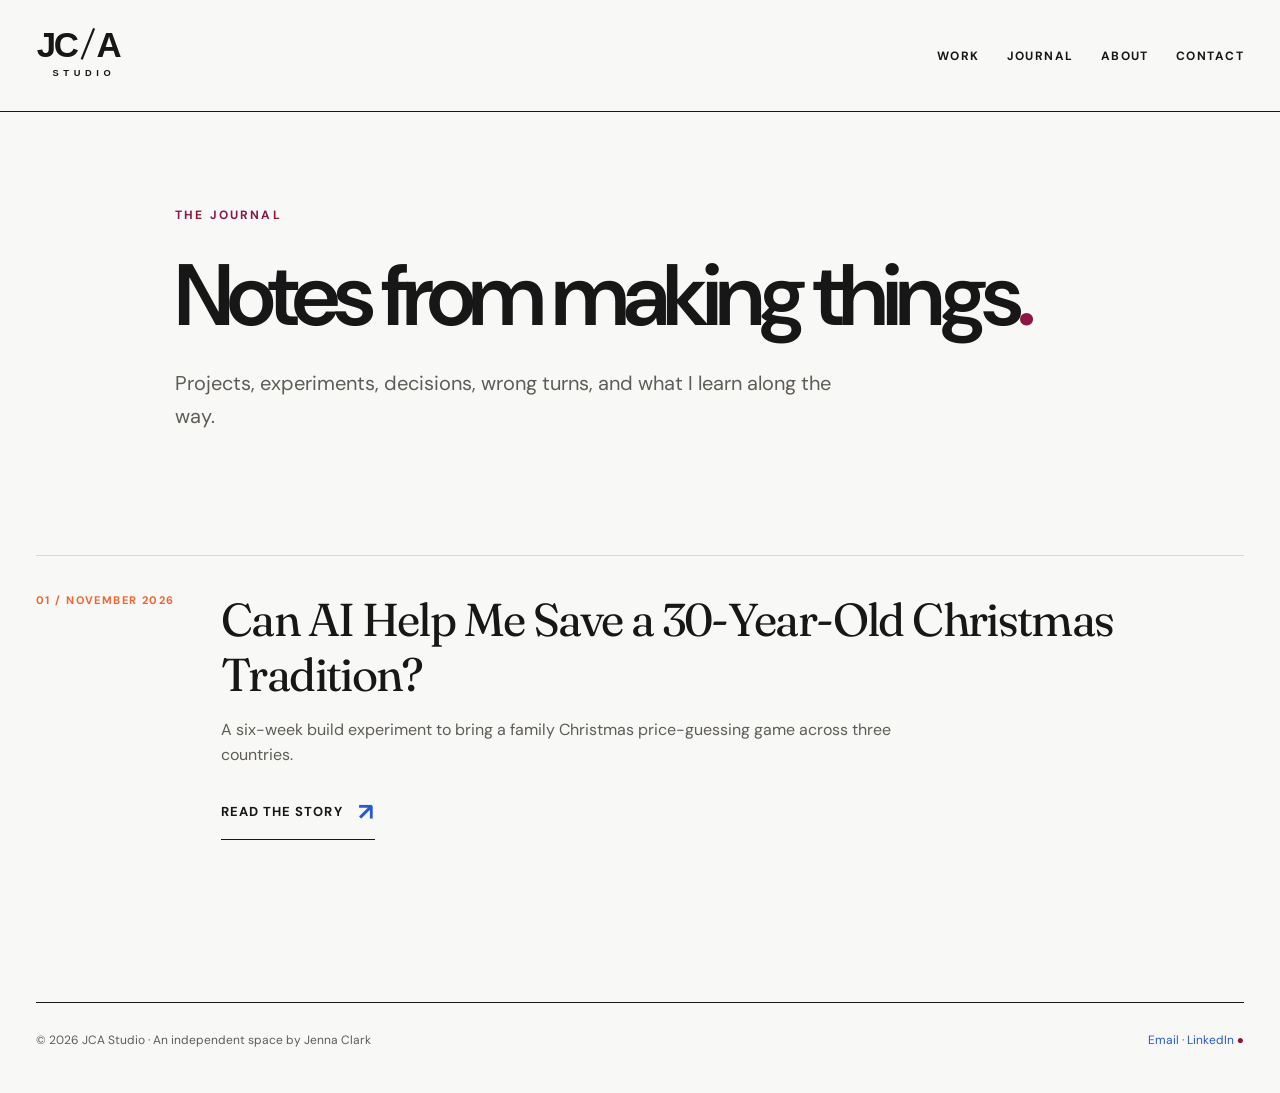
==== journal/index.html @ aa9a093e "Add files via upload" ====
<!doctype html><html lang="en"><head><meta charset="utf-8"><meta name="viewport" content="width=device-width, initial-scale=1"><meta name="theme-color" content="#F7F5F0"><link rel="stylesheet" href="/styles.css"><script async src="https://www.googletagmanager.com/gtag/js?id=G-X04NDHGZG5"></script><script>window.dataLayer=window.dataLayer||[];function gtag(){dataLayer.push(arguments)}gtag('js',new Date());gtag('config','G-X04NDHGZG5')</script><title>Journal | JCA Studio</title><meta name="description" content="Projects, experiments and reflections from JCA Studio."><!-- Vercel Web Analytics: static HTML integration -->
<script>window.va=window.va||function(){(window.vaq=window.vaq||[]).push(arguments);};</script>
<script defer src="/_vercel/insights/script.js"></script>
<link rel="canonical" href="https://www.jca-studio.com/journal/"><meta property="og:type" content="website" /><meta property="og:title" content="Journal | JCA Studio"><meta property="og:description" content="Notes, experiments and lessons from building things with AI."><meta property="og:url" content="https://www.jca-studio.com/journal/"><meta property="og:site_name" content="JCA Studio"><meta property="og:image" content="https://www.jca-studio.com/assets/argos-game-original.jpg"><meta property="og:image:alt" content="The original handmade Argos Christmas price guessing game sheets and handwritten envelope"><meta name="twitter:card" content="summary_large_image"></head><body><header class="mast"><div class="wrap mast-inner"><a href="/" class="logo" aria-label="JCA Studio home"><svg viewBox="0 0 124 84" role="img" aria-label="JCA Studio" xmlns="http://www.w3.org/2000/svg"><text x="1" y="44" fill="currentColor" font-family="Arial,sans-serif" font-weight="600" font-size="45" letter-spacing="-3.2">JC</text><path d="M59 47 L75 7" stroke="currentColor" stroke-width="2.9"/><text x="78" y="44" fill="currentColor" font-family="Arial,sans-serif" font-weight="600" font-size="45">A</text><text x="62" y="68" text-anchor="middle" fill="currentColor" font-family="Arial,sans-serif" font-size="12" font-weight="700" letter-spacing="6">STUDIO</text></svg></a><nav class="nav" aria-label="Main navigation"><a href="/#work">Work</a><a href="/journal/">Journal</a><a href="/#about">About</a><a href="/#contact">Contact</a></nav></div></header><main><div class="wrap article-header"><div class="eyebrow">The journal</div><h1 class="journal-title">Notes from making things<span class="dot">.</span></h1><p class="subtitle">Projects, experiments, decisions, wrong turns, and what I learn along the way.</p></div><section class="wrap listing"><div class="entry"><div class="badge journal-date">01 / November 2026</div><div><h2><a href="/journal/christmas-tradition/">Can AI Help Me Save a 30-Year-Old Christmas Tradition?</a></h2><p>A six-week build experiment to bring a family Christmas price-guessing game across three countries.</p><a class="link" href="/journal/christmas-tradition/">Read the story <span class="arrow" aria-hidden="true">↗</span></a></div></div></section></main><footer class="wrap footer"><span>© 2026 JCA Studio · An independent space by Jenna Clark</span><span><a href="mailto:jenna@jca-studio.com">Email</a> · <a href="https://www.linkedin.com/in/jennaswyclark/" target="_blank" rel="noopener noreferrer">LinkedIn</a><span class="dot"> ●</span></span></footer></body></html>
---- styles.css ----
@import url('https://fonts.googleapis.com/css2?family=DM+Sans:wght@400;500;600;700&family=Fraunces:opsz,wght,SOFT,WONK@9..144,400,0,0;9..144,600,0,0&display=swap');
:root{--paper:#F8F8F6;--ink:#171717;--soft:#5F5C57;--rule:#D9D9D4;--burgundy:#8B1744;--orange:#F2632E;--blue:#295ACD;--sans:'DM Sans',Arial,sans-serif;--serif:'Fraunces',Georgia,serif}
*{box-sizing:border-box}html{scroll-behavior:smooth}body{margin:0;background:var(--paper);color:var(--ink);font-family:var(--sans);-webkit-font-smoothing:antialiased}a{color:inherit;text-decoration:none}a:hover{text-decoration:underline;text-underline-offset:5px}a:focus-visible,button:focus-visible{outline:3px solid var(--blue);outline-offset:4px}.wrap{width:min(1260px,calc(100% - 72px));margin:auto}.mast{border-bottom:1px solid var(--ink)}.mast-inner{display:flex;align-items:center;justify-content:space-between;padding:23px 0;gap:20px}.logo{width:96px;display:block}.logo svg{display:block;width:100%;height:auto}.nav{display:flex;gap:27px;font-size:12px;font-weight:700;letter-spacing:.12em;text-transform:uppercase}.nav a:hover,.link:hover{color:var(--blue)}.eyebrow{color:var(--burgundy);font-size:12px;line-height:1.5;font-weight:700;letter-spacing:.18em;text-transform:uppercase}.hero{padding:83px 0 96px;border-bottom:1px solid var(--ink)}h1,h2,h3,p{margin-top:0}.hero h1{max-width:1120px;font-family:var(--serif);font-size:clamp(62px,8.1vw,120px);line-height:1.02;letter-spacing:-.055em;font-weight:400;margin:30px 0 34px}.hero h1 em{font-style:normal;color:var(--blue)}.hero .intro{max-width:650px;color:#444444;font-size:clamp(18px,2vw,23px);line-height:1.55}.dot{color:var(--burgundy)}.link{display:inline-flex;gap:15px;align-items:center;font-weight:700;border-bottom:1px solid var(--ink);padding:12px 0;font-size:13px;letter-spacing:.08em;text-transform:uppercase}.link .arrow{color:var(--blue);font-size:24px}.section-head{display:flex;justify-content:space-between;align-items:baseline;padding:28px 0 20px;border-bottom:1px solid var(--rule)}.section-head h2{font-size:13px;text-transform:uppercase;letter-spacing:.15em;margin:0}.section-head span{font-size:12px;color:var(--soft)}.feature{display:grid;grid-template-columns:1.15fr 1fr;gap:7%;padding:58px 0 110px;border-bottom:1px solid var(--ink);align-items:center}.graphic{background:var(--ink);min-height:440px;position:relative;overflow:hidden;display:flex;flex-direction:column;justify-content:space-between;padding:30px;color:var(--paper)}.graphic .tiny{font-size:11px;letter-spacing:.17em;text-transform:uppercase}.graphic .big{font-family:var(--serif);font-size:clamp(75px,10vw,160px);line-height:.8;letter-spacing:-.09em;color:var(--paper);transform:rotate(-6deg);align-self:center}.graphic .big span{color:var(--orange)}.graphic .bottom{display:flex;justify-content:space-between;align-items:center}.graphic .ring{width:75px;height:75px;border:2px solid var(--blue);border-radius:100%;display:grid;place-items:center;font-size:34px}.feature h3{font-family:var(--serif);font-weight:400;font-size:clamp(38px,4vw,66px);line-height:1.1;letter-spacing:-.045em;margin:23px 0}.description{font-size:17px;line-height:1.75;color:var(--soft);max-width:570px}.split{display:grid;grid-template-columns:1fr 1fr;gap:8%;padding:65px 0 110px}.split h3{font-size:clamp(31px,3.2vw,53px);font-family:var(--serif);font-weight:400;line-height:1.16;letter-spacing:-.04em}.split p{color:var(--soft);font-size:17px;line-height:1.7}.footer{border-top:1px solid var(--ink);padding:29px 0 45px;display:flex;justify-content:space-between;gap:20px;color:var(--soft);font-size:12px}.footer a{color:var(--blue)}.article-header{max-width:930px;padding:94px 0 52px}.article-header h1{font:400 clamp(46px,6vw,92px)/1.08 var(--serif);letter-spacing:-.055em;margin:25px 0}.subtitle{color:var(--soft);font-size:20px;line-height:1.65;max-width:680px}.byline{font-size:12px;font-weight:700;text-transform:uppercase;letter-spacing:.12em;margin-top:35px}.article-grid{display:grid;grid-template-columns:210px minmax(0,760px);gap:85px;border-top:1px solid var(--ink);padding-top:65px;padding-bottom:110px}.aside{font-size:12px;line-height:1.8;color:var(--soft);letter-spacing:.08em;text-transform:uppercase}.article{font-size:19px;line-height:1.8}.article p{margin:0 0 29px}.article h2{font:400 38px/1.2 var(--serif);letter-spacing:-.03em;margin:62px 0 24px}.article strong{font-weight:700}.article .pull{font:400 clamp(27px,3vw,43px)/1.25 var(--serif);color:var(--burgundy);letter-spacing:-.025em;border-left:4px solid var(--orange);padding:8px 0 8px 25px;margin:45px 0}.article .note{font-size:15px;color:var(--soft);border-top:1px solid var(--rule);padding-top:20px}.article a{color:var(--blue);text-decoration:underline;text-underline-offset:4px}.back{color:var(--blue);font-size:13px;text-transform:uppercase;font-weight:700;letter-spacing:.08em;display:inline-block;margin:30px 0}.listing{padding:50px 0 125px}.entry{display:grid;grid-template-columns:160px 1fr;gap:25px;padding:37px 0;border-top:1px solid var(--rule)}.entry h2{font:400 clamp(29px,3.6vw,51px)/1.18 var(--serif);letter-spacing:-.035em;margin:0 0 15px}.entry p{max-width:690px;color:var(--soft);line-height:1.6}.badge{font-size:11px;color:var(--burgundy);font-weight:700;letter-spacing:.13em;text-transform:uppercase}.eyebrow.dark{color:var(--blue)}@media(max-width:850px){.wrap{width:calc(100% - 38px)}.mast-inner{padding:17px 0}.nav{gap:17px;font-size:10px}.logo{width:85px}.hero{padding:70px 0}.hero h1{font-size:clamp(56px,13vw,88px)}.feature{grid-template-columns:1fr;gap:35px;padding:35px 0 75px}.graphic{min-height:340px}.split{grid-template-columns:1fr;gap:20px}.article-grid{grid-template-columns:1fr;gap:25px}.aside{border-bottom:1px solid var(--rule);padding-bottom:15px}.article-header{padding-top:70px}.entry{grid-template-columns:1fr;gap:12px}}@media(max-width:430px){.nav{gap:12px}.hero h1{font-size:54px}.graphic .big{font-size:95px}.article{font-size:17px}.article-header h1{font-size:46px}}@media(prefers-reduced-motion:reduce){html{scroll-behavior:auto}}

/* Revision 02: editorial direction, consistent type, reusable contact & receipts */
.hero>.eyebrow{color:var(--orange)}
.hero .intro{font-family:var(--sans);font-weight:400}
.journal-title{font-family:var(--sans)!important;font-weight:600!important;letter-spacing:-.065em!important;line-height:1.07!important;font-size:clamp(50px,6.8vw,100px)!important;max-width:950px}
.journal-date{color:var(--orange)}
.contact-section{padding-bottom:110px}
.contact-grid{display:grid;grid-template-columns:1fr 1fr;gap:9%;padding-top:55px}
.contact-grid h2{font:400 clamp(38px,4.7vw,68px)/1.1 var(--serif);letter-spacing:-.05em;margin:0}
.contact-detail p{font-size:18px;line-height:1.65;color:var(--soft);max-width:490px;margin-bottom:30px}
.contact-link{display:flex;justify-content:space-between;align-items:center;gap:15px;border-top:1px solid var(--rule);padding:21px 0;font-weight:600;font-size:17px;overflow-wrap:anywhere}
.contact-link span{color:var(--blue);font-size:25px}
.contact-link:last-child{border-bottom:1px solid var(--rule)}
.ai-receipts{margin:75px 0 50px;padding:30px 0;border-top:2px solid var(--ink);border-bottom:1px solid var(--rule)}
.receipts-index{font-size:11px;font-weight:700;color:var(--orange);letter-spacing:.15em;text-transform:uppercase}
.article .ai-receipts h2{font-family:var(--sans);font-size:clamp(32px,3.5vw,48px);font-weight:700;letter-spacing:-.055em;margin:14px 0}
.article .ai-receipts .receipts-top p{font-size:16px;line-height:1.65;color:var(--soft);margin:0 0 22px}
.receipt-list{margin:0}
.receipt-list>div{display:grid;grid-template-columns:145px 1fr;gap:25px;padding:18px 0;border-top:1px solid var(--rule)}
.receipt-list dt{font-weight:700;font-size:16px}.receipt-list dd{margin:0;font-size:16px;line-height:1.6;color:var(--soft)}
.article .ai-receipts .receipt-fineprint{margin:20px 0 0;font-size:13px;color:var(--soft)}
@media(max-width:850px){.contact-grid{grid-template-columns:1fr;gap:22px}.contact-section{padding-bottom:70px}.nav{gap:15px}.hero{padding:65px 0 75px}}
@media(max-width:430px){.nav{gap:9px;font-size:9px}.logo{width:72px}.receipt-list>div{grid-template-columns:1fr;gap:5px}.contact-link{font-size:15px}.hero h1{font-size:clamp(46px,12vw,56px)}}


/* Revision 04 — authentic Argos photo in Selected Work; original source remains unaltered. */
.graphic--argos{isolation:isolate;min-height:440px;padding:30px;justify-content:space-between;background:#24170f;text-decoration:none}
.graphic--argos:hover{text-decoration:none}
.argos-photo{position:absolute;inset:0;width:100%;height:100%;object-fit:cover;object-position:50% 47%;z-index:-2}
.argos-shade{position:absolute;inset:0;z-index:-1;background:linear-gradient(0deg,rgba(10,9,8,.87) 0%,rgba(10,9,8,.49) 22%,transparent 58%),linear-gradient(180deg,rgba(10,9,8,.36),transparent 23%);pointer-events:none}
.graphic--argos .argos-kicker{font-weight:600;text-shadow:0 1px 8px rgba(0,0,0,.65);position:relative;z-index:1}
.argos-tagline{display:block;align-self:flex-start;position:relative;z-index:1;font-family:var(--sans);font-size:clamp(27px,3vw,43px);font-weight:700;line-height:1.08;letter-spacing:-.055em;text-transform:uppercase;text-shadow:0 2px 10px rgba(0,0,0,.45);padding-bottom:21px}
.argos-period{color:var(--orange)}
.argos-rule{display:block;position:absolute;bottom:0;left:0;width:100%;height:7px;background:var(--orange)}
.argos-cobalt{position:absolute;right:0;bottom:0;width:83px;height:83px;background:var(--blue);clip-path:polygon(100% 0,100% 100%,0 100%);z-index:1}
.graphic--argos:focus-visible{outline-offset:6px}
@media(max-width:850px){.graphic--argos{min-height:420px}.argos-tagline{font-size:clamp(29px,6vw,43px)}}
@media(max-width:430px){.graphic--argos{min-height:390px;padding:22px}.argos-tagline{font-size:32px}.argos-cobalt{width:65px;height:65px}}
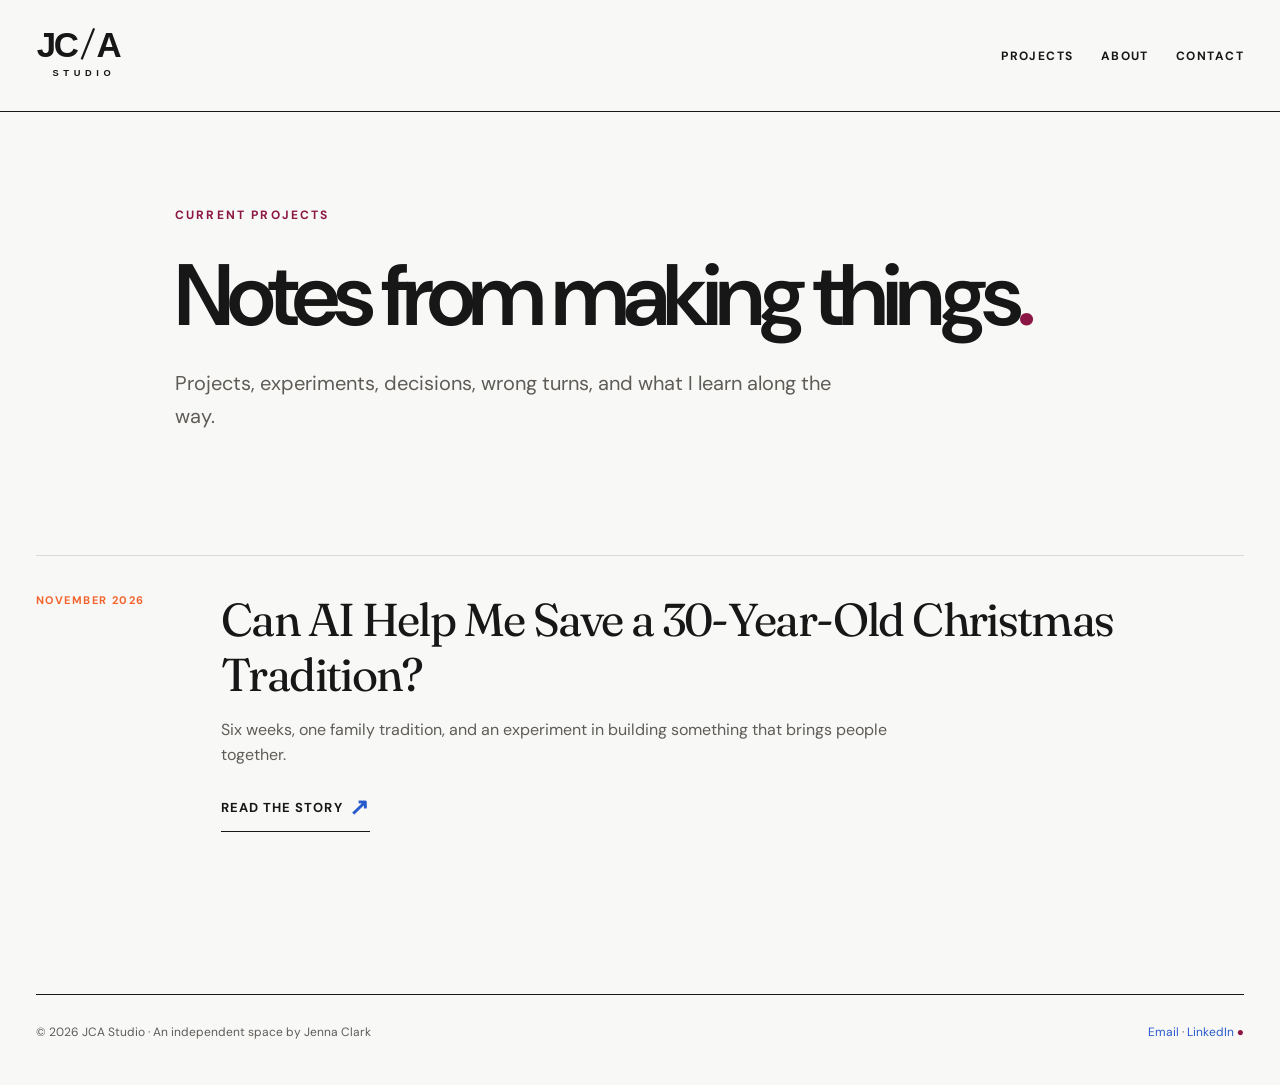
==== commit 7dd50126: "Add files via upload" ====
--- a/journal/index.html
+++ b/journal/index.html
@@ -1,4 +1,6 @@
-<!doctype html><html lang="en"><head><meta charset="utf-8"><meta name="viewport" content="width=device-width, initial-scale=1"><meta name="theme-color" content="#F7F5F0"><link rel="stylesheet" href="/styles.css"><script async src="https://www.googletagmanager.com/gtag/js?id=G-X04NDHGZG5"></script><script>window.dataLayer=window.dataLayer||[];function gtag(){dataLayer.push(arguments)}gtag('js',new Date());gtag('config','G-X04NDHGZG5')</script><title>Journal | JCA Studio</title><meta name="description" content="Projects, experiments and reflections from JCA Studio."><!-- Vercel Web Analytics: static HTML integration -->
+<!DOCTYPE html>
+
+<html lang="en"><head><meta charset="utf-8"/><meta content="width=device-width, initial-scale=1" name="viewport"/><meta content="#F7F5F0" name="theme-color"/><link href="/styles.css" rel="stylesheet"/><script async="" src="https://www.googletagmanager.com/gtag/js?id=G-X04NDHGZG5"></script><script>window.dataLayer=window.dataLayer||[];function gtag(){dataLayer.push(arguments)}gtag('js',new Date());gtag('config','G-X04NDHGZG5')</script><title>Projects | JCA Studio</title><meta content="Projects, experiments and reflections from JCA Studio." name="description"/><!-- Vercel Web Analytics: static HTML integration -->
 <script>window.va=window.va||function(){(window.vaq=window.vaq||[]).push(arguments);};</script>
-<script defer src="/_vercel/insights/script.js"></script>
-<link rel="canonical" href="https://www.jca-studio.com/journal/"><meta property="og:type" content="website" /><meta property="og:title" content="Journal | JCA Studio"><meta property="og:description" content="Notes, experiments and lessons from building things with AI."><meta property="og:url" content="https://www.jca-studio.com/journal/"><meta property="og:site_name" content="JCA Studio"><meta property="og:image" content="https://www.jca-studio.com/assets/argos-game-original.jpg"><meta property="og:image:alt" content="The original handmade Argos Christmas price guessing game sheets and handwritten envelope"><meta name="twitter:card" content="summary_large_image"></head><body><header class="mast"><div class="wrap mast-inner"><a href="/" class="logo" aria-label="JCA Studio home"><svg viewBox="0 0 124 84" role="img" aria-label="JCA Studio" xmlns="http://www.w3.org/2000/svg"><text x="1" y="44" fill="currentColor" font-family="Arial,sans-serif" font-weight="600" font-size="45" letter-spacing="-3.2">JC</text><path d="M59 47 L75 7" stroke="currentColor" stroke-width="2.9"/><text x="78" y="44" fill="currentColor" font-family="Arial,sans-serif" font-weight="600" font-size="45">A</text><text x="62" y="68" text-anchor="middle" fill="currentColor" font-family="Arial,sans-serif" font-size="12" font-weight="700" letter-spacing="6">STUDIO</text></svg></a><nav class="nav" aria-label="Main navigation"><a href="/#work">Work</a><a href="/journal/">Journal</a><a href="/#about">About</a><a href="/#contact">Contact</a></nav></div></header><main><div class="wrap article-header"><div class="eyebrow">The journal</div><h1 class="journal-title">Notes from making things<span class="dot">.</span></h1><p class="subtitle">Projects, experiments, decisions, wrong turns, and what I learn along the way.</p></div><section class="wrap listing"><div class="entry"><div class="badge journal-date">01 / November 2026</div><div><h2><a href="/journal/christmas-tradition/">Can AI Help Me Save a 30-Year-Old Christmas Tradition?</a></h2><p>A six-week build experiment to bring a family Christmas price-guessing game across three countries.</p><a class="link" href="/journal/christmas-tradition/">Read the story <span class="arrow" aria-hidden="true">↗</span></a></div></div></section></main><footer class="wrap footer"><span>© 2026 JCA Studio · An independent space by Jenna Clark</span><span><a href="mailto:jenna@jca-studio.com">Email</a> · <a href="https://www.linkedin.com/in/jennaswyclark/" target="_blank" rel="noopener noreferrer">LinkedIn</a><span class="dot"> ●</span></span></footer></body></html>+<script defer="" src="/_vercel/insights/script.js"></script>
+<link href="https://www.jca-studio.com/journal/" rel="canonical"/><meta content="website" property="og:type"/><meta content="Projects &amp; Build Journal | JCA Studio" property="og:title"><meta content="Notes, experiments and lessons from building things with AI." property="og:description"/><meta content="https://www.jca-studio.com/journal/" property="og:url"/><meta content="JCA Studio" property="og:site_name"/><meta content="https://www.jca-studio.com/assets/argos-game-original.jpg" property="og:image"/><meta content="The original handmade Argos Christmas price guessing game sheets and handwritten envelope" property="og:image:alt"/><meta content="summary_large_image" name="twitter:card"/></meta></head><body><header class="mast"><div class="wrap mast-inner"><a aria-label="JCA Studio home" class="logo" href="/"><svg aria-label="JCA Studio" role="img" viewbox="0 0 124 84" xmlns="http://www.w3.org/2000/svg"><text fill="currentColor" font-family="Arial,sans-serif" font-size="45" font-weight="600" letter-spacing="-3.2" x="1" y="44">JC</text><path d="M59 47 L75 7" stroke="currentColor" stroke-width="2.9"></path><text fill="currentColor" font-family="Arial,sans-serif" font-size="45" font-weight="600" x="78" y="44">A</text><text fill="currentColor" font-family="Arial,sans-serif" font-size="12" font-weight="700" letter-spacing="6" text-anchor="middle" x="62" y="68">STUDIO</text></svg></a><nav aria-label="Main navigation" class="nav"><a href="/journal/">Projects</a><a href="/#about">About</a><a href="/#contact">Contact</a></nav></div></header><main><div class="wrap article-header"><div class="eyebrow">Current projects</div><h1 class="journal-title">Notes from making things<span class="dot">.</span></h1><p class="subtitle">Projects, experiments, decisions, wrong turns, and what I learn along the way.</p></div><section class="wrap listing"><div class="entry"><div class="badge journal-date">November 2026</div><div><h2><a href="/journal/christmas-tradition/">Can AI Help Me Save a 30-Year-Old Christmas Tradition?</a></h2><p>Six weeks, one family tradition, and an experiment in building something that brings people together.</p><a class="link" href="/journal/christmas-tradition/">Read the story <span aria-hidden="true" class="arrow arrow-icon">↗</span></a></div></div></section></main><footer class="wrap footer"><span>© 2026 JCA Studio · An independent space by Jenna Clark</span><span><a href="mailto:jenna@jca-studio.com">Email</a> · <a href="https://www.linkedin.com/in/jennaswyclark/" rel="noopener noreferrer" target="_blank">LinkedIn</a><span class="dot"> ●</span></span></footer></body></html>
--- a/styles.css
+++ b/styles.css
@@ -39,3 +39,17 @@
 .graphic--argos:focus-visible{outline-offset:6px}
 @media(max-width:850px){.graphic--argos{min-height:420px}.argos-tagline{font-size:clamp(29px,6vw,43px)}}
 @media(max-width:430px){.graphic--argos{min-height:390px;padding:22px}.argos-tagline{font-size:32px}.argos-cobalt{width:65px;height:65px}}
+
+/* Revision 07: launch editorial refinements */
+.hero h1{font-family:var(--sans);font-weight:600;letter-spacing:-.075em;line-height:1.04;font-size:clamp(52px,7.4vw,108px)}
+.hero .intro{font-family:var(--sans);font-size:clamp(18px,1.75vw,22px);letter-spacing:-.015em}
+.link .arrow-icon,.contact-link .arrow-icon{display:inline-flex;align-items:center;justify-content:center;font-family:Arial,sans-serif;font-weight:900;font-size:23px;line-height:1;transform:scaleX(1.05);color:var(--blue);margin-left:0}
+.link{gap:7px}.contact-link{display:inline-flex;justify-content:flex-start;gap:9px;max-width:100%;width:max-content;border-top:0;padding:10px 0}.contact-link:last-child{border-bottom:0}.contact-detail{display:flex;flex-direction:column;align-items:flex-start}.contact-detail p{margin-bottom:17px}
+.section-head{min-height:70px}.split{grid-template-columns:.8fr 1.2fr;gap:10%}.split h3{font-family:var(--sans);font-weight:600;font-size:clamp(36px,4.4vw,64px);line-height:1.08;letter-spacing:-.065em}.about-content p{margin-bottom:22px}.bio-facts{border-top:1px solid var(--rule);padding:23px 0 12px;margin-top:30px}.bio-facts .bio-location{font-weight:700;color:var(--ink);font-size:18px;line-height:1.5;margin-bottom:10px}.bio-location span{color:var(--burgundy)}.bio-facts .bio-roles{font-weight:600;color:var(--ink);font-size:15px;margin-bottom:7px}.bio-facts .bio-history{font-size:14px;margin-bottom:12px}.contact-grid h2{font-family:var(--sans);font-weight:600;letter-spacing:-.055em;line-height:1.08}.journal-photo{margin:0 0 35px}.journal-photo img{display:block;width:100%;height:auto;max-height:780px;object-fit:contain;background:#221912}.journal-photo figcaption{font-size:13px;color:var(--soft);margin-top:11px;line-height:1.5}.share-row{display:flex;align-items:center;justify-content:space-between;flex-wrap:wrap;gap:14px;border-top:1px solid var(--rule);padding:22px 0;margin-top:35px;font-size:13px;text-transform:uppercase;letter-spacing:.06em;font-weight:700}.share-row a{color:var(--blue)}
+@media(max-width:850px){.split{grid-template-columns:1fr;gap:16px}.hero h1{font-size:clamp(48px,10.5vw,88px)}}
+@media(max-width:430px){.hero h1{font-size:clamp(43px,11.2vw,58px)}.nav{gap:16px;font-size:10px}.contact-link{font-size:15px}}
+
+/* Revision 08: approved article editorial emphasis */
+.article .pull .judgment{color:var(--blue)}
+.article .article-invitation{font-size:16px;line-height:1.65;border-top:1px solid var(--rule);padding-top:22px;margin-top:20px}
+.article .article-invitation a{overflow-wrap:anywhere}
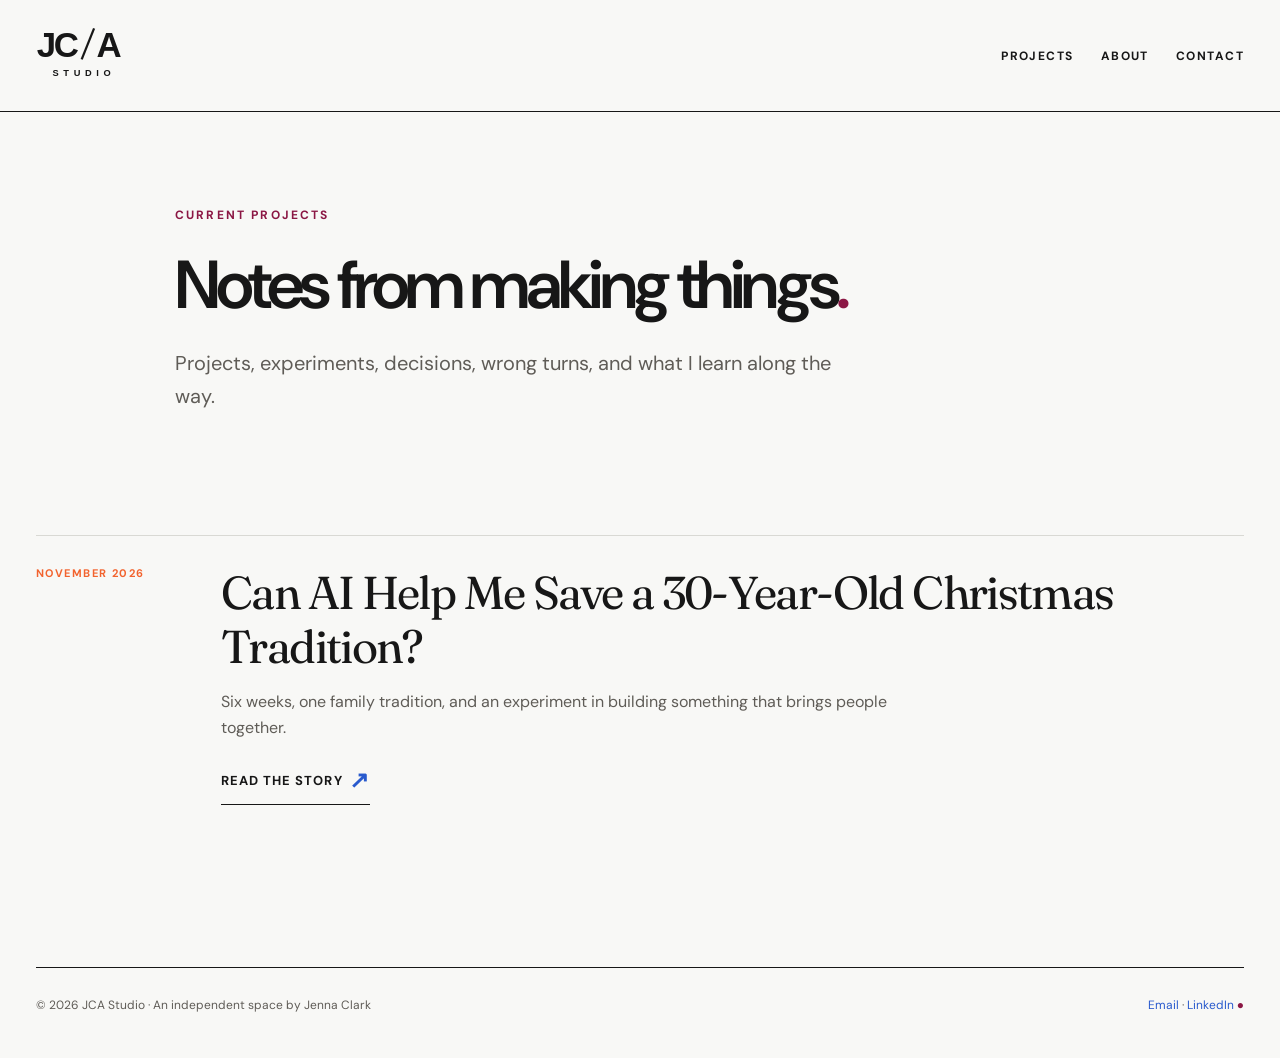
==== commit 776d1325: "Add files via upload" ====
--- a/journal/index.html
+++ b/journal/index.html
@@ -3,4 +3,4 @@
 <html lang="en"><head><meta charset="utf-8"/><meta content="width=device-width, initial-scale=1" name="viewport"/><meta content="#F7F5F0" name="theme-color"/><link href="/styles.css" rel="stylesheet"/><script async="" src="https://www.googletagmanager.com/gtag/js?id=G-X04NDHGZG5"></script><script>window.dataLayer=window.dataLayer||[];function gtag(){dataLayer.push(arguments)}gtag('js',new Date());gtag('config','G-X04NDHGZG5')</script><title>Projects | JCA Studio</title><meta content="Projects, experiments and reflections from JCA Studio." name="description"/><!-- Vercel Web Analytics: static HTML integration -->
 <script>window.va=window.va||function(){(window.vaq=window.vaq||[]).push(arguments);};</script>
 <script defer="" src="/_vercel/insights/script.js"></script>
-<link href="https://www.jca-studio.com/journal/" rel="canonical"/><meta content="website" property="og:type"/><meta content="Projects &amp; Build Journal | JCA Studio" property="og:title"><meta content="Notes, experiments and lessons from building things with AI." property="og:description"/><meta content="https://www.jca-studio.com/journal/" property="og:url"/><meta content="JCA Studio" property="og:site_name"/><meta content="https://www.jca-studio.com/assets/argos-game-original.jpg" property="og:image"/><meta content="The original handmade Argos Christmas price guessing game sheets and handwritten envelope" property="og:image:alt"/><meta content="summary_large_image" name="twitter:card"/></meta></head><body><header class="mast"><div class="wrap mast-inner"><a aria-label="JCA Studio home" class="logo" href="/"><svg aria-label="JCA Studio" role="img" viewbox="0 0 124 84" xmlns="http://www.w3.org/2000/svg"><text fill="currentColor" font-family="Arial,sans-serif" font-size="45" font-weight="600" letter-spacing="-3.2" x="1" y="44">JC</text><path d="M59 47 L75 7" stroke="currentColor" stroke-width="2.9"></path><text fill="currentColor" font-family="Arial,sans-serif" font-size="45" font-weight="600" x="78" y="44">A</text><text fill="currentColor" font-family="Arial,sans-serif" font-size="12" font-weight="700" letter-spacing="6" text-anchor="middle" x="62" y="68">STUDIO</text></svg></a><nav aria-label="Main navigation" class="nav"><a href="/journal/">Projects</a><a href="/#about">About</a><a href="/#contact">Contact</a></nav></div></header><main><div class="wrap article-header"><div class="eyebrow">Current projects</div><h1 class="journal-title">Notes from making things<span class="dot">.</span></h1><p class="subtitle">Projects, experiments, decisions, wrong turns, and what I learn along the way.</p></div><section class="wrap listing"><div class="entry"><div class="badge journal-date">November 2026</div><div><h2><a href="/journal/christmas-tradition/">Can AI Help Me Save a 30-Year-Old Christmas Tradition?</a></h2><p>Six weeks, one family tradition, and an experiment in building something that brings people together.</p><a class="link" href="/journal/christmas-tradition/">Read the story <span aria-hidden="true" class="arrow arrow-icon">↗</span></a></div></div></section></main><footer class="wrap footer"><span>© 2026 JCA Studio · An independent space by Jenna Clark</span><span><a href="mailto:jenna@jca-studio.com">Email</a> · <a href="https://www.linkedin.com/in/jennaswyclark/" rel="noopener noreferrer" target="_blank">LinkedIn</a><span class="dot"> ●</span></span></footer></body></html>+<link href="https://www.jca-studio.com/journal/" rel="canonical"/><meta content="website" property="og:type"/><meta content="Projects &amp; Build Journal | JCA Studio" property="og:title"/><meta content="Notes, experiments and lessons from building things with AI." property="og:description"><meta content="https://www.jca-studio.com/journal/" property="og:url"/><meta content="JCA Studio" property="og:site_name"/><meta content="https://www.jca-studio.com/assets/argos-game-original.jpg" property="og:image"/><meta content="The original handmade Argos Christmas price guessing game sheets and handwritten envelope" property="og:image:alt"/><meta content="summary_large_image" name="twitter:card"/></meta></head><body><header class="mast"><div class="wrap mast-inner"><a aria-label="JCA Studio home" class="logo" href="/"><svg aria-label="JCA Studio" role="img" viewbox="0 0 124 84" xmlns="http://www.w3.org/2000/svg"><text fill="currentColor" font-family="Arial,sans-serif" font-size="45" font-weight="600" letter-spacing="-3.2" x="1" y="44">JC</text><path d="M59 47 L75 7" stroke="currentColor" stroke-width="2.9"></path><text fill="currentColor" font-family="Arial,sans-serif" font-size="45" font-weight="600" x="78" y="44">A</text><text fill="currentColor" font-family="Arial,sans-serif" font-size="12" font-weight="700" letter-spacing="6" text-anchor="middle" x="62" y="68">STUDIO</text></svg></a><nav aria-label="Main navigation" class="nav"><a href="/journal/">Projects</a><a href="/#about">About</a><a href="/#contact">Contact</a></nav></div></header><main><div class="wrap article-header"><div class="eyebrow">Current projects</div><h1 class="journal-title">Notes from making things<span class="dot">.</span></h1><p class="subtitle">Projects, experiments, decisions, wrong turns, and what I learn along the way.</p></div><section class="wrap listing"><div class="entry"><div class="badge journal-date">November 2026</div><div><h2><a href="/journal/christmas-tradition/">Can AI Help Me Save a 30-Year-Old Christmas Tradition?</a></h2><p>Six weeks, one family tradition, and an experiment in building something that brings people together.</p><a class="link" href="/journal/christmas-tradition/">Read the story <span aria-hidden="true" class="arrow arrow-icon">↗</span></a></div></div></section></main><footer class="wrap footer"><span>© 2026 JCA Studio · An independent space by Jenna Clark</span><span><a href="mailto:jenna@jca-studio.com">Email</a> · <a href="https://www.linkedin.com/in/jennaswyclark/" rel="noopener noreferrer" target="_blank">LinkedIn</a><span class="dot"> ●</span></span></footer></body></html>
--- a/styles.css
+++ b/styles.css
@@ -53,3 +53,37 @@
 .article .pull .judgment{color:var(--blue)}
 .article .article-invitation{font-size:16px;line-height:1.65;border-top:1px solid var(--rule);padding-top:22px;margin-top:20px}
 .article .article-invitation a{overflow-wrap:anywhere}
+
+/* Revision 09 — final review: article-first launch and cleaner editorial hierarchy */
+.journal-title{font-size:clamp(42px,5.3vw,78px)!important;max-width:1050px}
+.listing .entry{padding-top:30px}
+.hero .graphic--argos{isolation:isolate}
+.argos-photo{object-position:50% 34%}
+.article-lead{display:grid;grid-template-columns:minmax(0,.87fr) minmax(0,1fr);gap:clamp(28px,5vw,80px);align-items:center;padding:65px 0 62px;border-bottom:1px solid var(--ink)}
+.article-lead__photo{min-width:0}.article-lead .journal-photo{margin:0}.article-lead .journal-photo img{display:block;width:100%;height:auto;max-height:570px;object-fit:contain;object-position:center;background:transparent}
+.article-lead .journal-photo figcaption{margin-top:10px;font-size:12px;line-height:1.5;color:var(--soft)}
+.article-lead h1{font:600 clamp(38px,4.25vw,67px)/1.08 var(--sans);letter-spacing:-.06em;margin:24px 0}
+.article-lead .subtitle{font-size:clamp(17px,1.7vw,21px);line-height:1.55}
+.article-lead .byline{margin:24px 0 0}
+.article-share{display:flex;align-items:center;flex-wrap:wrap;gap:14px 22px;font-size:12px;font-weight:700;letter-spacing:.045em;text-transform:uppercase}
+.article-share--top{margin-top:30px}.article-share a{color:var(--blue);text-decoration:none}.article-share a:hover{text-decoration:underline}
+.copy-article-link{font:inherit;color:var(--ink);cursor:pointer;border:0;background:none;padding:7px 0;border-bottom:1px solid var(--ink)}.copy-article-link:hover{color:var(--blue)}
+.copy-status{font-size:11px;letter-spacing:0;text-transform:none;color:var(--soft);overflow-wrap:anywhere}
+.article-grid--single{display:block;border-top:0;padding-top:50px;padding-bottom:80px}
+.article-grid--single .article{max-width:760px;margin-left:auto;margin-right:auto}
+.article h2{font-family:var(--sans);font-weight:600;letter-spacing:-.045em;font-size:clamp(30px,3vw,41px);line-height:1.2}
+.article .pull{font-family:var(--sans);font-weight:600;font-size:clamp(26px,3vw,39px);line-height:1.34;letter-spacing:-.035em;color:var(--ink);border-left:5px solid var(--orange);padding:8px 0 8px 24px}
+.article .pull .quote-blue{color:var(--blue)}.article .pull .quote-burgundy,.article .honest-ai{color:var(--burgundy)}
+.ai-receipts--compact{background:#FFF2EA;border:0;border-top:5px solid var(--orange);border-radius:2px;padding:25px 29px;margin:55px 0 0}
+.article .ai-receipts--compact h2{font-size:clamp(26px,3vw,36px);margin:0 0 6px}
+.article .ai-receipts--compact .receipts-top p{font-size:14px;margin:0 0 12px}
+.ai-receipts--compact .receipt-list>div{grid-template-columns:125px 1fr;gap:15px;padding:10px 0;border-top:1px solid #E9D2C5}
+.ai-receipts--compact .receipt-list dt,.ai-receipts--compact .receipt-list dd{font-size:14px;line-height:1.5;color:var(--ink)}
+.article .ai-receipts--compact .receipt-fineprint{font-size:12px;margin:12px 0 0}
+.article .fine-print{border-top:1px solid var(--rule);margin-top:33px;padding-top:20px}
+.article .fine-print h2{font-size:13px;letter-spacing:.11em;text-transform:uppercase;margin:0 0 9px}
+.article .fine-print p{font-size:13px;color:var(--soft);line-height:1.65;margin:0}
+.article .article-invitation{margin-top:40px}
+.share-row{display:block}.share-row .article-share--bottom{justify-content:flex-start}
+@media(max-width:800px){.article-lead{grid-template-columns:1fr;gap:20px;padding:38px 0}.article-lead__photo{max-width:590px}.article-lead .journal-photo img{max-height:460px;object-position:center}.article-lead h1{font-size:clamp(38px,8vw,60px)}.article-grid--single{padding-top:35px}.journal-title{font-size:clamp(40px,9vw,66px)!important}}
+@media(max-width:430px){.article-lead .journal-photo img{max-height:410px}.article-lead h1{font-size:40px}.ai-receipts--compact{padding:20px}.ai-receipts--compact .receipt-list>div{grid-template-columns:1fr;gap:3px}}
